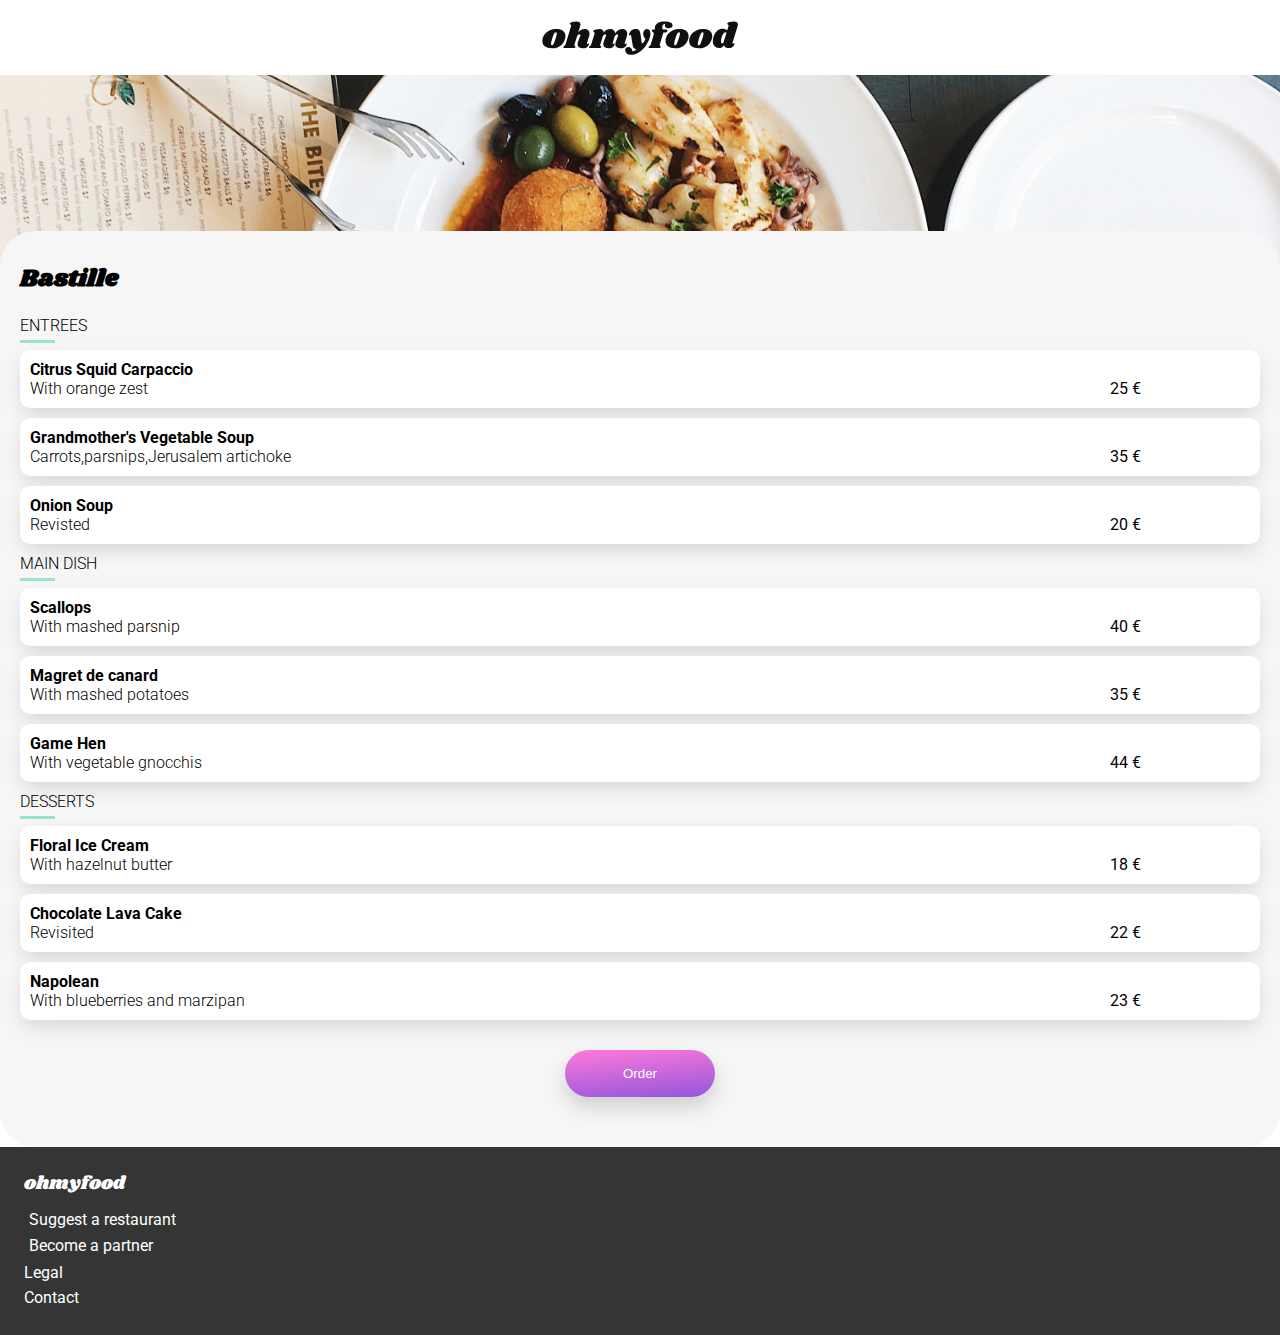
==== menu_bastille.html @ 5c316637 "v5.4" ====
<!DOCTYPE html>
<html lang="en">

<head>
    <title>Bastille</title>
    <meta charset="UTF-8">
    <meta http-equiv="X-UA-Compatible" content="IE=edge">
    <meta name="viewport" content="width=device-width, initial-scale=1.0">
    <meta name="description" content="Compose your own menu and reduce waiting time in restaurants ">
    <!--google-font/Shrikhand/Roboto Library-->
    <link href="https://fonts.googleapis.com/css2?family=Shrikhand&family=Roboto:wght@300;500;700&display=swap"
        rel="stylesheet">
    <!-- Font Awesome Icon Library -->
    <link rel="stylesheet" href="https://cdnjs.cloudflare.com/ajax/libs/font-awesome/6.2.1/css/all.css"
        integrity="sha512-FA9cIbtlP61W0PRtX36P6CGRy0vZs0C2Uw26Q1cMmj3xwhftftymr0sj8/YeezDnRwL9wtWw8ZwtCiTDXlXGjQ=="
        crossorigin="anonymous" referrerpolicy="no-referrer" >
    <!--Custom style sheet-->
    <link href="public/css/style.css" rel="stylesheet">
</head>

<body>
    <header class="header">
        <div class="header__back">
            <a href="/index.html">
                <i class="fa-sharp fa-solid fa-arrow-left "></i>
            </a>
        </div>
        <img src="public/images/logo/ohmyfood@2x.svg" alt="ohmyfood-logo" class="header__logo">
    </header>
    <main>
        <div class="background__image">
            <img src="public/images/restaurants/stil-u2Lp8tXIcjw-unsplash.jpg" class="menu__image" alt="menu__image">
        </div>
        <div class="menu">
            <div class="menu__header">
                <h2 class="menu__name">Bastille</h2>
                <div class="resturant__save-actions">
                    <div class="heart__unsave-action"><i class="far fa-heart"></i></div>
                    <div class="heart__save-action"><i class="fas fa-heart"></i></div>
                </div>
            </div>
            <section>
                <div class="menu__list-item">
                    <div class="menu__title">entrees
                        <div class="menu__underline"></div>
                    </div>
                    <div class="menu__dish menu__dish--1">
                        <div class="menu__dish--name">
                            <h4>Citrus Squid Carpaccio</h4>
                            <p>With orange zest</p>
                        </div>
                        <div class="menu__dish--price">25 € </div>
                        <div class="menu__tick "><i class="fas fa-check-circle"></i></div>
                    </div>
                    <div class="menu__dish menu__dish--2">
                        <div class="menu__dish--name">
                            <h4>Grandmother's Vegetable Soup</h4>
                            <p>Carrots,parsnips,Jerusalem artichoke</p>
                        </div>
                        <div class="menu__dish--price">35 € </div>
                        <div class="menu__tick "><i class="fas fa-check-circle"></i></div>
                    </div>
                    <div class="menu__dish menu__dish--3">
                        <div class="menu__dish--name">
                            <h4>Onion Soup</h4>
                            <p>Revisted</p>
                        </div>
                        <div class="menu__dish--price">20 € </div>
                        <div class="menu__tick "><i class="fas fa-check-circle"></i></div>
                    </div>
                </div>
                <div class="menu__list-item">
                    <div class="menu__title">main dish
                        <div class="menu__underline"></div>
                    </div>
                    <div class="menu__dish menu__dish--1">
                        <div class="menu__dish--name">
                            <h4>Scallops</h4>
                            <p>With mashed parsnip</p>
                        </div>
                        <div class="menu__dish--price">40 € </div>
                        <div class="menu__tick "><i class="fas fa-check-circle"></i></div>
                    </div>
                    <div class="menu__dish menu__dish--2">
                        <div class="menu__dish--name">
                            <h4>Magret de canard</h4>
                            <p>With mashed potatoes</p>
                        </div>
                        <div class="menu__dish--price">35 € </div>
                        <div class="menu__tick "><i class="fas fa-check-circle"></i></div>
                    </div>
                    <div class="menu__dish menu__dish--3">
                        <div class="menu__dish--name">
                            <h4>Game Hen</h4>
                            <p>With vegetable gnocchis</p>
                        </div>
                        <div class="menu__dish--price">44 € </div>
                        <div class="menu__tick "><i class="fas fa-check-circle"></i></div>
                    </div>
                </div>
                <div class="menu__list-item">
                    <div class="menu__title">Desserts
                        <div class="menu__underline"></div>
                    </div>
                    <div class="menu__dish menu__dish--1">
                        <div class="menu__dish--name">
                            <h4>Floral Ice Cream</h4>
                            <p>With hazelnut butter</p>
                        </div>
                        <div class="menu__dish--price">18 € </div>
                        <div class="menu__tick "><i class="fas fa-check-circle"></i></div>
                    </div>
                    <div class="menu__dish menu__dish--2">
                        <div class="menu__dish--name">
                            <h4>Chocolate Lava Cake</h4>
                            <p>Revisited</p>
                        </div>
                        <div class="menu__dish--price">22 € </div>
                        <div class="menu__tick "><i class="fas fa-check-circle"></i></div>
                    </div>
                    <div class="menu__dish menu__dish--3">
                        <div class="menu__dish--name">
                            <h4>Napolean</h4>
                            <p>With blueberries and marzipan</p>
                        </div>
                        <div class="menu__dish--price">23 € </div>
                        <div class="menu__tick "><i class="fas fa-check-circle"></i></div>
                    </div>
                </div>
            </section>
            <button class="btn form__submit">Order</button>
        </div>
        
    </main>
    <footer>
        <ul>
            <li>
                <h3 id="footer__title">ohmyfood</h3>
            </li>
            <li class="footer__list">
                <a href="#">
                    <i class="fas fa-solid fa-utensils "></i>
                    Suggest a restaurant
                </a>
            </li>
            <li class="footer__list">
                <a href="#">
                    <i class="fas fa-solid fa-handshake"></i>
                    Become a partner
                </a>
            </li>
            <li class="footer__list"> <a href="#">
                    Legal
                </a>
            </li>
            <li class="footer__list">
                <a href="mailto:contact@ohmyfood.com">Contact</a>
            </li>
        </ul>
    </footer>
</body>
---- public/css/style.css ----
*, *:before, *:after {
  margin: 0;
  padding: 0;
}

ul,
li {
  list-style: none;
}

body {
  font-family: "Roboto", sans-serif;
}

a {
  cursor: pointer;
  text-decoration: none;
  color: #353535;
}

.info__header, .filter__heading, .container__heading {
  font-size: 1.2rem;
}

.restaurant__byline, .restaurant__heading, .info__byline {
  font-size: 1.1rem;
}

.restaurant__byline, .info__byline, .menu__dish--name p {
  font-weight: 300;
}

.info__button, .search__title, .filter_content, filter li {
  font-size: 1rem;
}

footer .fas {
  font-size: 0.8rem;
}

.filter__order {
  font-size: 0.9rem;
  font-weight: 300;
}

.restaurant__byline {
  line-height: 1.5;
}

.btn {
  box-shadow: 0px 10px 20px 0 rgba(0, 0, 0, 0.16);
  color: white;
  background-color: #9356DC;
  background-image: linear-gradient(175deg, #FF79DA, #9356DC);
  border: none;
  padding: 16px 24px;
  border-radius: 50px;
  cursor: pointer;
}
.btn:hover {
  background-image: linear-gradient(to bottom, #ff93e1, #985ede);
  box-shadow: 0px 5px 15px 0 rgba(0, 0, 0, 0.2);
}

.resturant__save-actions {
  font-size: 1.4rem;
  cursor: pointer;
}
.resturant__save-actions .heart__save-action {
  position: absolute;
  top: 0;
  left: 0;
  right: 0;
  bottom: 0;
  opacity: 0;
}
.resturant__save-actions:focus .heart__unsave-action, .resturant__save-actions:hover .heart__unsave-action, .resturant__save-actions:active .heart__unsave-action {
  opacity: 0;
  transition: opacity 1s;
}
.resturant__save-actions:focus .heart__save-action, .resturant__save-actions:hover .heart__save-action, .resturant__save-actions:active .heart__save-action {
  opacity: 1;
  transition: opacity 2s;
}
.resturant__save-actions .far {
  display: block;
}
.resturant__save-actions .fas {
  display: block;
  background-clip: text;
  background: -webkit-linear-gradient(#9356DC, #FF79DA);
  -webkit-background-clip: text;
  -webkit-text-fill-color: transparent;
}

.loader {
  background: #353535;
  opacity: 0.6;
  position: fixed;
  width: 100vw;
  height: 100vh;
  z-index: 1;
}

.home-page__loader {
  display: inline-block;
  position: relative;
  top: 50%;
  left: 50%;
  transform: translate(-50%, -50%);
  width: 80px;
  height: 80px;
}

.home-page__loader div {
  height: 100vh;
  width: 100vw;
  position: absolute;
  width: 6px;
  height: 6px;
  background: #9356DC;
  border-radius: 50%;
  animation: home-page__loader 1.2s linear infinite;
}

.home-page__loader div:nth-child(1) {
  animation-delay: 0s;
  top: 37px;
  left: 66px;
}

.home-page__loader div:nth-child(2) {
  animation-delay: -0.1s;
  top: 22px;
  left: 62px;
}

.home-page__loader div:nth-child(3) {
  animation-delay: -0.2s;
  top: 11px;
  left: 52px;
}

.home-page__loader div:nth-child(4) {
  animation-delay: -0.3s;
  top: 7px;
  left: 37px;
}

.home-page__loader div:nth-child(5) {
  animation-delay: -0.4s;
  top: 11px;
  left: 22px;
}

.home-page__loader div:nth-child(6) {
  animation-delay: -0.5s;
  top: 22px;
  left: 11px;
}

.home-page__loader div:nth-child(7) {
  animation-delay: -0.6s;
  top: 37px;
  left: 7px;
}

.home-page__loader div:nth-child(8) {
  animation-delay: -0.7s;
  top: 52px;
  left: 11px;
}

.home-page__loader div:nth-child(9) {
  animation-delay: -0.8s;
  top: 62px;
  left: 22px;
}

.home-page__loader div:nth-child(10) {
  animation-delay: -0.9s;
  top: 66px;
  left: 37px;
}

.home-page__loader div:nth-child(11) {
  animation-delay: -1s;
  top: 62px;
  left: 52px;
}

.home-page__loader div:nth-child(12) {
  animation-delay: -1.1s;
  top: 52px;
  left: 62px;
}

@keyframes home-page__loader {
  0%, 20%, 80%, 100% {
    transform: scale(1);
  }
  50% {
    transform: scale(1.5);
  }
}
.loader {
  animation: hideloader 0s 3s;
  animation-fill-mode: forwards;
}

@keyframes hideloader {
  to {
    visibility: hidden;
  }
}
footer {
  line-height: 1.6em;
  background-color: #353535;
  padding: 24px 0 24px 24px;
  color: white;
  font-family: "Roboto", sans-serif;
}
footer #footer__title {
  font-family: "Shrikhand", cursive;
  font-weight: 100;
  margin-bottom: 10px;
}
footer .footer__list a {
  color: #fff;
}
footer .footer__list a .fa-handshake {
  transform: rotate(320deg);
}
footer .footer__list a .fas {
  width: 15px;
  padding-right: 5px;
}

.header {
  height: 75px;
  width: 100%;
  position: relative;
}
.header__back {
  top: 50%;
  position: absolute;
  font-size: 25px;
  padding: 5px 20px;
  transform: translate(10px, -50%);
}
.header__logo {
  text-align: center;
  left: 50%;
  top: 50%;
  transform: translate(-50%, -50%);
  position: absolute;
}

.search {
  text-align: center;
  background-color: #eaeaea;
  box-shadow: inset 0 5px 3px -3px #c4c4c4;
  padding: 15px;
}
.search__title {
  padding-left: 7px;
}

.info__container {
  text-align: center;
  background-color: #f6f6f6;
  padding: 32px 0px 64px 0px;
}
.info__container .info__byline {
  margin: 2.2em 2.1em;
  font-weight: 300;
}

.filter {
  margin: 30px 20px;
}
.filter__content {
  display: flex;
  gap: 20px;
}
@media screen and (max-width: 850px) {
  .filter__content {
    flex-wrap: wrap;
  }
}
.filter__heading {
  margin-bottom: 15px;
}
.filter__order {
  position: relative;
  top: 0;
  left: 0;
  background-color: #9356DC;
  color: #fff;
  width: 25px;
  height: 25px;
  line-height: 16px;
  border-radius: 50%;
  transform: translate(-43%, 70%);
  display: flex;
  justify-content: center;
  align-items: center;
}
.filter__icon {
  color: #7e7e7e;
  float: left;
  padding: 0px 30px;
}
.filter .icon--active {
  color: #9356DC !important;
}
.filter button {
  min-width: 150px;
  margin-bottom: 20px;
  padding: 3px 0 16px;
  display: inline-block;
  width: 100%;
  border-radius: 20px;
  border: none;
}
.filter button .filter_content {
  font-family: "Roboto", sans-serif;
  float: left;
  position: relative;
  top: -5px;
}

.resturant__container {
  min-width: 200px;
  background-color: #f2f2f2;
  padding: 20px;
}
.resturant__container .container__card {
  display: flex;
  flex-wrap: wrap;
  gap: 20px;
  flex-direction: row;
  padding: 20px 3rem !important;
  padding: 0;
  margin: 0;
}
@media screen and (max-width: 600px) {
  .resturant__container .container__card {
    padding: 20px 0px !important;
  }
}
.resturant__container .container__card li {
  min-width: 300px;
  flex: 1;
}
.resturant__container .container__card img {
  border-top-left-radius: 15px;
  border-top-right-radius: 15px;
  display: block;
  object-fit: cover;
  width: 100%;
  height: 130px;
}
.resturant__container .container__card .restaurant__image {
  position: relative;
  width: 100%;
  display: inline-block;
}
.resturant__container .container__card .restaurant__media-content {
  position: absolute;
  right: 10px;
  top: 10px;
  background: #99E2D0;
  text-align: center;
  color: #008766;
  padding: 5px 10px;
}
.resturant__container .container__card .resturant__detail {
  position: relative;
  background-color: white;
  padding: 10px;
  line-height: 1.2;
  border-bottom-right-radius: 15px;
  border-bottom-left-radius: 15px;
}
.resturant__container .container__card .resturant__save-actions {
  position: absolute;
  bottom: 15%;
  right: 5%;
}

.background__image {
  z-index: -1;
  position: relative;
}

.menu__image {
  height: 200px;
  width: 100%;
  object-fit: cover;
}

.menu {
  margin-top: -3rem;
  background-color: #f6f6f6;
  border-radius: 35px;
}
.menu__header {
  position: relative;
  font-family: "Shrikhand", cursive;
  display: flex;
  justify-content: space-between;
  padding: 30px 20px 20px;
}
.menu__header .resturant__save-actions {
  position: absolute;
  top: 40%;
  right: 6%;
}
.menu__title {
  text-transform: uppercase;
  position: relative;
  font-weight: 300;
  margin-bottom: 15px;
}
.menu__underline::after {
  content: "";
  background-color: #99E2D0;
  position: absolute;
  height: 3px;
  width: 35px;
  margin-top: 5px;
}
.menu__list-item {
  margin: 0px 20px;
}
.menu__dish {
  background-color: #fff;
  display: flex;
  flex-direction: row;
  justify-content: space-between;
  overflow: hidden;
  cursor: pointer;
  border-radius: 10px;
  margin-bottom: 10px;
  box-shadow: 0 8px 20px -4px #d0d0d0;
  animation: dish-appear 2000ms both;
}
.menu__dish--1 {
  animation-delay: 400ms;
}
.menu__dish--2 {
  animation-delay: 800ms;
}
.menu__dish--3 {
  animation-delay: 1200ms;
}
.menu__dish--4 {
  animation-delay: 1600ms;
}
.menu__dish--5 {
  animation-delay: 2000ms;
}
.menu__dish--name {
  flex: none;
  width: 75%;
  padding: 10px;
  transition: width 2s;
}
.menu__dish--name P {
  white-space: nowrap;
  overflow: hidden;
  text-overflow: ellipsis;
}
.menu__dish--price {
  padding-bottom: 10px;
  padding-right: 5px;
  width: 25%;
  flex: none;
  align-self: flex-end;
  text-align: center;
}
.menu__dish:hover .menu__tick i {
  transform: rotate(0deg);
}
.menu__dish:hover .menu__dish--name {
  width: 70% !important;
}
.menu__dish:hover .menu__dish--price {
  width: 10%;
}
.menu__tick {
  color: #fff;
  background-color: #99E2D0;
  display: flex;
  justify-content: center;
  align-items: center;
  width: 15%;
  flex: none;
}
.menu__tick i {
  transform: rotate(-320deg);
  transition: transform 2s ease-out;
}

.form__submit {
  width: 150px;
  position: relative;
  left: 50%;
  right: 50%;
  transform: translate(-50%, 0%);
  margin-top: 20px;
  margin-bottom: 50px;
}

@keyframes dish-appear {
  0% {
    transform: translateY(10px);
  }
}

/*# sourceMappingURL=style.css.map */
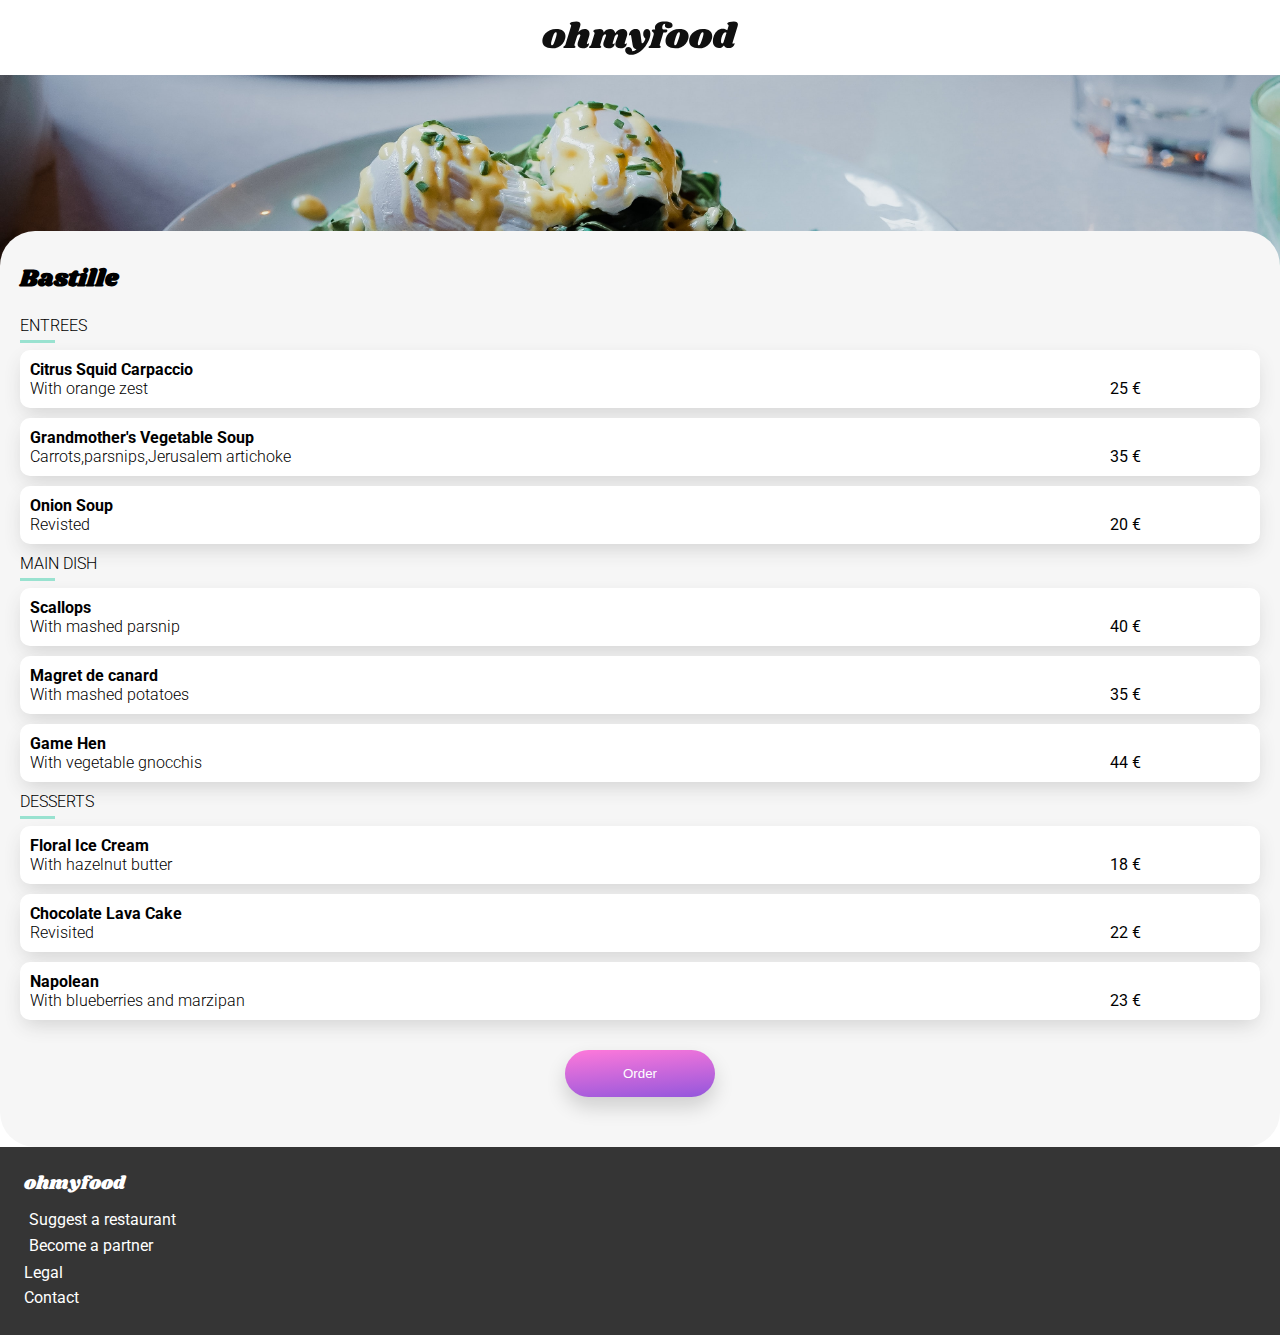
==== commit 2c8fede0: "code clean 2.0" ====
--- a/menu_bastille.html
+++ b/menu_bastille.html
@@ -29,7 +29,7 @@
     </header>
     <main>
         <div class="background__image">
-            <img src="public/images/restaurants/stil-u2Lp8tXIcjw-unsplash.jpg" class="menu__image" alt="menu__image">
+            <img src="public/images/restaurants/toa-heftiba-DQKerTsQwi0-unsplash.jpg" class="menu__image" alt="menu__image">
         </div>
         <div class="menu">
             <div class="menu__header">
--- a/public/css/style.css
+++ b/public/css/style.css
@@ -262,8 +262,19 @@
   box-shadow: inset 0 5px 3px -3px #c4c4c4;
   padding: 15px;
 }
+.search__input {
+  padding-left: 70px;
+}
 .search__title {
-  padding-left: 7px;
+  font-family: "Roboto", sans-serif;
+  padding-left: 20px;
+  border: none;
+  font-weight: 700;
+  color: #353535;
+  background-color: #eaeaea;
+}
+.search__title:focus {
+  outline: none;
 }
 
 .info__container {
@@ -484,7 +495,7 @@
   transform: rotate(0deg);
 }
 .menu__dish:hover .menu__dish--name {
-  width: 70% !important;
+  width: 65% !important;
 }
 .menu__dish:hover .menu__dish--price {
   width: 10%;
@@ -515,6 +526,7 @@
 
 @keyframes dish-appear {
   0% {
+    opacity: 0;
     transform: translateY(10px);
   }
 }
